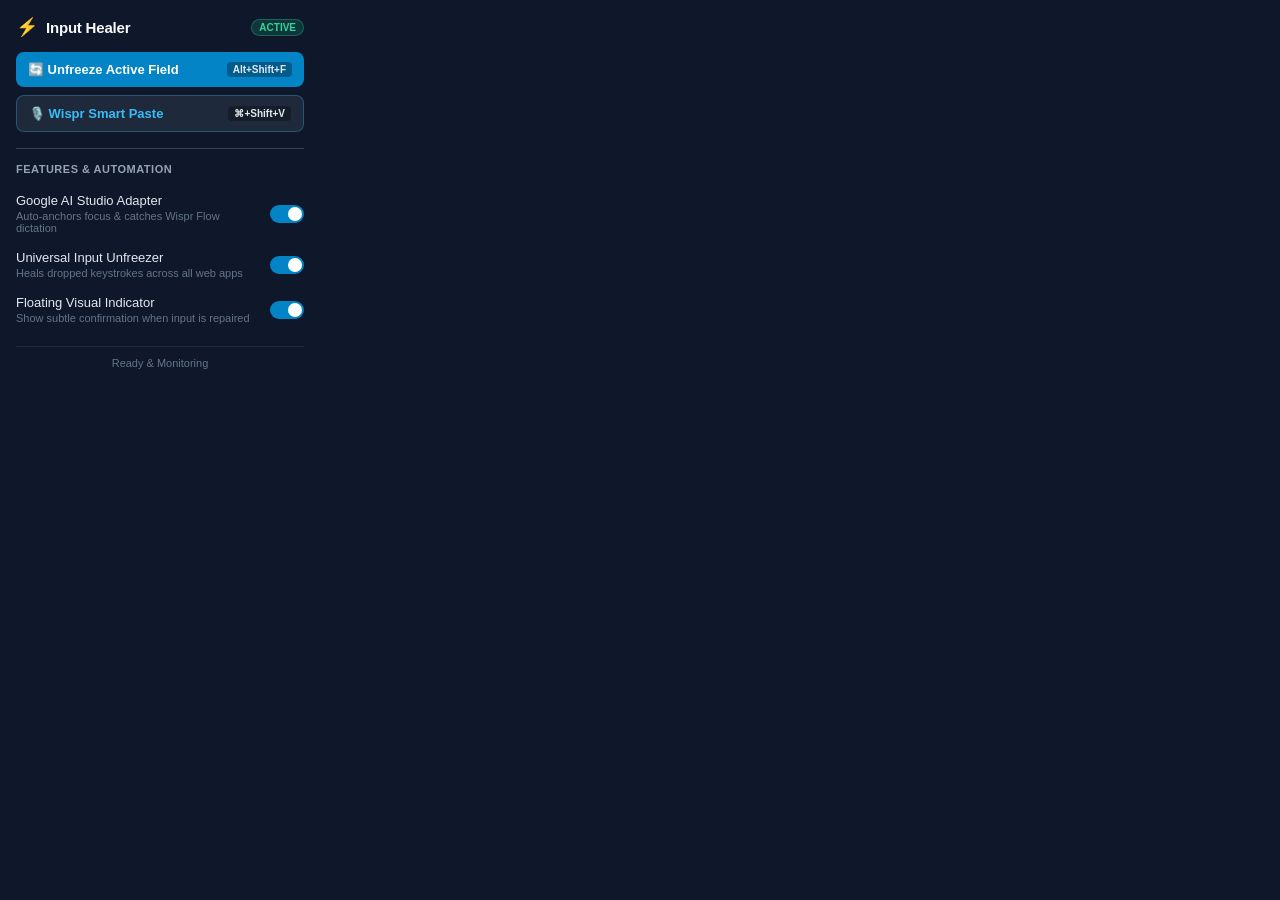
==== src/popup/popup.html @ e2f464b3 "Initial commit: flow-bridge Chrome extension and Wispr clipboard sync daemon" ====
<!DOCTYPE html>
<html lang="en">
<head>
  <meta charset="UTF-8">
  <meta name="viewport" content="width=device-width, initial-scale=1.0">
  <title>Input Healer</title>
  <link rel="stylesheet" href="popup.css">
</head>
<body>
  <div class="popup-container">
    <header class="header">
      <div class="logo">
        <span class="icon">⚡</span>
        <h1>Input Healer</h1>
      </div>
      <span class="badge" id="site-badge">Active</span>
    </header>

    <div class="quick-actions">
      <button id="btn-unfreeze" class="primary-btn">
        <span>🔄 Unfreeze Active Field</span>
        <kbd id="unfreeze-key">Alt+Shift+F</kbd>
      </button>

      <button id="btn-wispr-paste" class="secondary-btn">
        <span>🎙️ Wispr Smart Paste</span>
        <kbd id="paste-key">⌘+Shift+V</kbd>
      </button>
    </div>

    <hr class="divider">

    <div class="settings-group">
      <h2>Features & Automation</h2>

      <label class="toggle-item">
        <div class="toggle-text">
          <span class="toggle-title">Google AI Studio Adapter</span>
          <span class="toggle-desc">Auto-anchors focus & catches Wispr Flow dictation</span>
        </div>
        <input type="checkbox" id="toggle-aistudio" checked>
        <span class="slider"></span>
      </label>

      <label class="toggle-item">
        <div class="toggle-text">
          <span class="toggle-title">Universal Input Unfreezer</span>
          <span class="toggle-desc">Heals dropped keystrokes across all web apps</span>
        </div>
        <input type="checkbox" id="toggle-universal" checked>
        <span class="slider"></span>
      </label>

      <label class="toggle-item">
        <div class="toggle-text">
          <span class="toggle-title">Floating Visual Indicator</span>
          <span class="toggle-desc">Show subtle confirmation when input is repaired</span>
        </div>
        <input type="checkbox" id="toggle-visual" checked>
        <span class="slider"></span>
      </label>
    </div>

    <footer class="footer">
      <span id="status-text">Ready & Monitoring</span>
    </footer>
  </div>

  <script src="popup.js"></script>
</body>
</html>
---- src/popup/popup.css ----
* {
  box-sizing: border-box;
  margin: 0;
  padding: 0;
  font-family: -apple-system, BlinkMacSystemFont, "Segoe UI", Roboto, Helvetica, Arial, sans-serif;
}

body {
  width: 320px;
  background-color: #0f172a;
  color: #f8fafc;
  font-size: 13px;
}

.popup-container {
  padding: 16px;
}

.header {
  display: flex;
  align-items: center;
  justify-content: space-between;
  margin-bottom: 14px;
}

.logo {
  display: flex;
  align-items: center;
  gap: 8px;
}

.logo .icon {
  font-size: 18px;
  color: #38bdf8;
}

.logo h1 {
  font-size: 15px;
  font-weight: 700;
  letter-spacing: -0.2px;
}

.badge {
  font-size: 10px;
  font-weight: 600;
  padding: 2px 7px;
  border-radius: 12px;
  background: rgba(16, 185, 129, 0.2);
  color: #34d399;
  border: 1px solid rgba(52, 211, 153, 0.3);
  text-transform: uppercase;
}

.quick-actions {
  display: flex;
  flex-direction: column;
  gap: 8px;
  margin-bottom: 16px;
}

button {
  display: flex;
  align-items: center;
  justify-content: space-between;
  padding: 10px 12px;
  border-radius: 8px;
  border: none;
  font-size: 13px;
  font-weight: 600;
  cursor: pointer;
  transition: all 0.15s ease;
}

kbd {
  font-size: 10px;
  font-family: inherit;
  padding: 2px 6px;
  border-radius: 4px;
  background: rgba(0, 0, 0, 0.3);
  color: #e2e8f0;
}

.primary-btn {
  background: #0284c7;
  color: #ffffff;
}

.primary-btn:hover {
  background: #0369a1;
}

.secondary-btn {
  background: #1e293b;
  color: #38bdf8;
  border: 1px solid rgba(56, 189, 248, 0.3);
}

.secondary-btn:hover {
  background: #334155;
  border-color: #38bdf8;
}

.divider {
  border: none;
  height: 1px;
  background: #334155;
  margin-bottom: 14px;
}

.settings-group h2 {
  font-size: 11px;
  font-weight: 600;
  color: #94a3b8;
  text-transform: uppercase;
  letter-spacing: 0.5px;
  margin-bottom: 10px;
}

.toggle-item {
  position: relative;
  display: flex;
  align-items: center;
  justify-content: space-between;
  padding: 8px 0;
  cursor: pointer;
}

.toggle-text {
  display: flex;
  flex-direction: column;
  padding-right: 12px;
}

.toggle-title {
  font-weight: 500;
  color: #e2e8f0;
}

.toggle-desc {
  font-size: 11px;
  color: #64748b;
  margin-top: 2px;
}

/* Custom switch */
.toggle-item input {
  opacity: 0;
  width: 0;
  height: 0;
  position: absolute;
}

.slider {
  position: relative;
  display: inline-block;
  width: 34px;
  height: 18px;
  background-color: #334155;
  border-radius: 18px;
  transition: .2s;
  flex-shrink: 0;
}

.slider:before {
  position: absolute;
  content: "";
  height: 14px;
  width: 14px;
  left: 2px;
  bottom: 2px;
  background-color: white;
  border-radius: 50%;
  transition: .2s;
}

input:checked + .slider {
  background-color: #0284c7;
}

input:checked + .slider:before {
  transform: translateX(16px);
}

.footer {
  margin-top: 14px;
  padding-top: 10px;
  border-top: 1px solid #1e293b;
  text-align: center;
  color: #64748b;
  font-size: 11px;
}
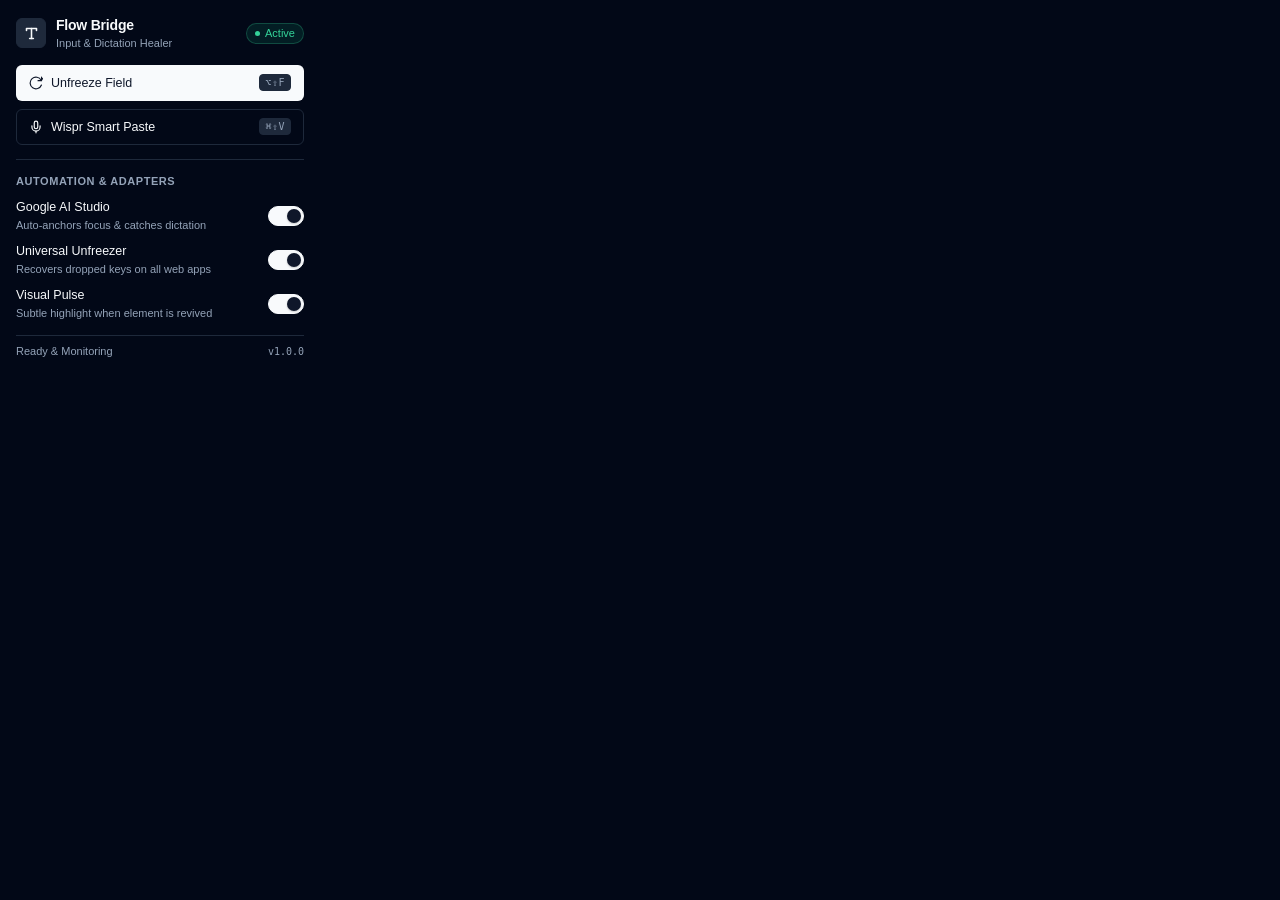
==== commit 8dff35ba: "Redesign popup with shadcn UI dark slate theme" ====
--- a/src/popup/popup.html
+++ b/src/popup/popup.html
@@ -3,67 +3,103 @@
 <head>
   <meta charset="UTF-8">
   <meta name="viewport" content="width=device-width, initial-scale=1.0">
-  <title>Input Healer</title>
+  <title>Flow Bridge</title>
   <link rel="stylesheet" href="popup.css">
 </head>
-<body>
-  <div class="popup-container">
-    <header class="header">
-      <div class="logo">
-        <span class="icon">⚡</span>
-        <h1>Input Healer</h1>
+<body class="dark">
+  <div class="card">
+    <!-- Header -->
+    <div class="card-header">
+      <div class="header-left">
+        <div class="icon-wrapper">
+          <svg width="15" height="15" viewBox="0 0 24 24" fill="none" stroke="currentColor" stroke-width="2.5" stroke-linecap="round" stroke-linejoin="round">
+            <polyline points="4 7 4 4 20 4 20 7"></polyline>
+            <line x1="9" y1="20" x2="15" y2="20"></line>
+            <line x1="12" y1="4" x2="12" y2="20"></line>
+          </svg>
+        </div>
+        <div>
+          <h1 class="card-title">Flow Bridge</h1>
+          <p class="card-description">Input & Dictation Healer</p>
+        </div>
       </div>
-      <span class="badge" id="site-badge">Active</span>
-    </header>
-
-    <div class="quick-actions">
-      <button id="btn-unfreeze" class="primary-btn">
-        <span>🔄 Unfreeze Active Field</span>
-        <kbd id="unfreeze-key">Alt+Shift+F</kbd>
-      </button>
-
-      <button id="btn-wispr-paste" class="secondary-btn">
-        <span>🎙️ Wispr Smart Paste</span>
-        <kbd id="paste-key">⌘+Shift+V</kbd>
-      </button>
+      <div class="badge-success" id="site-badge">
+        <span class="status-dot"></span> Active
+      </div>
     </div>
 
-    <hr class="divider">
+    <!-- Quick Actions -->
+    <div class="card-content">
+      <div class="button-group">
+        <button id="btn-unfreeze" class="btn btn-default">
+          <span class="btn-inner">
+            <svg class="btn-icon" width="14" height="14" viewBox="0 0 24 24" fill="none" stroke="currentColor" stroke-width="2" stroke-linecap="round" stroke-linejoin="round">
+              <path d="M21.5 2v6h-6M21.34 15.57a10 10 0 1 1-.57-8.38l5.67-5.67"/>
+            </svg>
+            <span>Unfreeze Field</span>
+          </span>
+          <kbd class="kbd">⌥⇧F</kbd>
+        </button>
 
-    <div class="settings-group">
-      <h2>Features & Automation</h2>
+        <button id="btn-wispr-paste" class="btn btn-outline">
+          <span class="btn-inner">
+            <svg class="btn-icon" width="14" height="14" viewBox="0 0 24 24" fill="none" stroke="currentColor" stroke-width="2" stroke-linecap="round" stroke-linejoin="round">
+              <path d="M12 2a3 3 0 0 0-3 3v7a3 3 0 0 0 6 0V5a3 3 0 0 0-3-3Z"/>
+              <path d="M19 10v2a7 7 0 0 1-14 0v-2"/>
+              <line x1="12" y1="19" x2="12" y2="22"/>
+            </svg>
+            <span>Wispr Smart Paste</span>
+          </span>
+          <kbd class="kbd">⌘⇧V</kbd>
+        </button>
+      </div>
 
-      <label class="toggle-item">
-        <div class="toggle-text">
-          <span class="toggle-title">Google AI Studio Adapter</span>
-          <span class="toggle-desc">Auto-anchors focus & catches Wispr Flow dictation</span>
+      <div class="separator"></div>
+
+      <!-- Settings List -->
+      <div class="settings-section">
+        <div class="section-title">Automation & Adapters</div>
+
+        <div class="toggle-row">
+          <div class="toggle-label">
+            <label for="toggle-aistudio">Google AI Studio</label>
+            <p>Auto-anchors focus & catches dictation</p>
+          </div>
+          <label class="switch">
+            <input type="checkbox" id="toggle-aistudio" checked>
+            <span class="switch-slider"></span>
+          </label>
         </div>
-        <input type="checkbox" id="toggle-aistudio" checked>
-        <span class="slider"></span>
-      </label>
 
-      <label class="toggle-item">
-        <div class="toggle-text">
-          <span class="toggle-title">Universal Input Unfreezer</span>
-          <span class="toggle-desc">Heals dropped keystrokes across all web apps</span>
+        <div class="toggle-row">
+          <div class="toggle-label">
+            <label for="toggle-universal">Universal Unfreezer</label>
+            <p>Recovers dropped keys on all web apps</p>
+          </div>
+          <label class="switch">
+            <input type="checkbox" id="toggle-universal" checked>
+            <span class="switch-slider"></span>
+          </label>
         </div>
-        <input type="checkbox" id="toggle-universal" checked>
-        <span class="slider"></span>
-      </label>
 
-      <label class="toggle-item">
-        <div class="toggle-text">
-          <span class="toggle-title">Floating Visual Indicator</span>
-          <span class="toggle-desc">Show subtle confirmation when input is repaired</span>
+        <div class="toggle-row">
+          <div class="toggle-label">
+            <label for="toggle-visual">Visual Pulse</label>
+            <p>Subtle highlight when element is revived</p>
+          </div>
+          <label class="switch">
+            <input type="checkbox" id="toggle-visual" checked>
+            <span class="switch-slider"></span>
+          </label>
         </div>
-        <input type="checkbox" id="toggle-visual" checked>
-        <span class="slider"></span>
-      </label>
+      </div>
     </div>
 
-    <footer class="footer">
-      <span id="status-text">Ready & Monitoring</span>
-    </footer>
+    <!-- Footer -->
+    <div class="card-footer">
+      <span class="footer-status" id="status-text">Ready & Monitoring</span>
+      <span class="version-tag">v1.0.0</span>
+    </div>
   </div>
 
   <script src="popup.js"></script>
--- a/src/popup/popup.css
+++ b/src/popup/popup.css
@@ -1,191 +1,298 @@
+/* shadcn/ui Slate Dark Theme Design System */
+:root {
+  --background: 222.2 84% 4.9%;
+  --foreground: 210 40% 98%;
+  --card: 222.2 84% 4.9%;
+  --card-foreground: 210 40% 98%;
+  --popover: 222.2 84% 4.9%;
+  --popover-foreground: 210 40% 98%;
+  --primary: 210 40% 98%;
+  --primary-foreground: 222.2 47.4% 11.2%;
+  --secondary: 217.2 32.6% 17.5%;
+  --secondary-foreground: 210 40% 98%;
+  --muted: 217.2 32.6% 17.5%;
+  --muted-foreground: 215 20.2% 65.1%;
+  --accent: 217.2 32.6% 17.5%;
+  --accent-foreground: 210 40% 98%;
+  --destructive: 0 62.8% 30.6%;
+  --destructive-foreground: 210 40% 98%;
+  --border: 217.2 32.6% 17.5%;
+  --input: 217.2 32.6% 17.5%;
+  --ring: 212.7 26.8% 83.9%;
+  --radius: 0.5rem;
+}
+
 * {
   box-sizing: border-box;
   margin: 0;
   padding: 0;
-  font-family: -apple-system, BlinkMacSystemFont, "Segoe UI", Roboto, Helvetica, Arial, sans-serif;
+  font-family: -apple-system, BlinkMacSystemFont, "Segoe UI", Roboto, "Helvetica Neue", Arial, sans-serif;
+  -webkit-font-smoothing: antialiased;
 }
 
 body {
   width: 320px;
-  background-color: #0f172a;
-  color: #f8fafc;
+  background-color: hsl(var(--background));
+  color: hsl(var(--foreground));
   font-size: 13px;
-}
-
-.popup-container {
+  line-height: 1.4;
+  user-select: none;
+}
+
+.card {
   padding: 16px;
-}
-
-.header {
-  display: flex;
-  align-items: center;
-  justify-content: space-between;
-  margin-bottom: 14px;
-}
-
-.logo {
-  display: flex;
-  align-items: center;
+  background: hsl(var(--card));
+  display: flex;
+  flex-direction: column;
+  gap: 14px;
+}
+
+/* Card Header */
+.card-header {
+  display: flex;
+  align-items: center;
+  justify-content: space-between;
+}
+
+.header-left {
+  display: flex;
+  align-items: center;
+  gap: 10px;
+}
+
+.icon-wrapper {
+  width: 30px;
+  height: 30px;
+  border-radius: calc(var(--radius) - 2px);
+  background: hsl(var(--secondary));
+  border: 1px solid hsl(var(--border));
+  display: flex;
+  align-items: center;
+  justify-content: center;
+  color: hsl(var(--foreground));
+}
+
+.card-title {
+  font-size: 14px;
+  font-weight: 600;
+  letter-spacing: -0.015em;
+  color: hsl(var(--foreground));
+}
+
+.card-description {
+  font-size: 11px;
+  color: hsl(var(--muted-foreground));
+}
+
+/* Badge component */
+.badge-success {
+  display: inline-flex;
+  align-items: center;
+  gap: 5px;
+  padding: 2px 8px;
+  border-radius: 9999px;
+  font-size: 11px;
+  font-weight: 500;
+  background: rgba(16, 185, 129, 0.12);
+  color: #34d399;
+  border: 1px solid rgba(52, 211, 153, 0.25);
+}
+
+.status-dot {
+  width: 5px;
+  height: 5px;
+  border-radius: 50%;
+  background-color: #34d399;
+  display: inline-block;
+}
+
+/* Buttons */
+.card-content {
+  display: flex;
+  flex-direction: column;
+  gap: 14px;
+}
+
+.button-group {
+  display: flex;
+  flex-direction: column;
   gap: 8px;
 }
 
-.logo .icon {
-  font-size: 18px;
-  color: #38bdf8;
-}
-
-.logo h1 {
-  font-size: 15px;
-  font-weight: 700;
-  letter-spacing: -0.2px;
-}
-
-.badge {
+.btn {
+  display: flex;
+  align-items: center;
+  justify-content: space-between;
+  width: 100%;
+  height: 36px;
+  padding: 0 12px;
+  border-radius: calc(var(--radius) - 2px);
+  font-size: 12.5px;
+  font-weight: 500;
+  cursor: pointer;
+  transition: all 0.15s cubic-bezier(0.4, 0, 0.2, 1);
+  outline: none;
+}
+
+.btn-inner {
+  display: inline-flex;
+  align-items: center;
+  gap: 8px;
+}
+
+.btn-icon {
+  flex-shrink: 0;
+  stroke: currentColor;
+}
+
+/* Primary Button (White on Dark in shadcn) */
+.btn-default {
+  background-color: hsl(var(--primary));
+  color: hsl(var(--primary-foreground));
+  border: 1px solid transparent;
+}
+
+.btn-default:hover {
+  background-color: hsl(var(--primary) / 0.9);
+}
+
+.btn-default:active {
+  transform: scale(0.99);
+}
+
+/* Outline Button */
+.btn-outline {
+  background-color: transparent;
+  color: hsl(var(--foreground));
+  border: 1px solid hsl(var(--border));
+}
+
+.btn-outline:hover {
+  background-color: hsl(var(--accent));
+  color: hsl(var(--accent-foreground));
+}
+
+.btn-outline:active {
+  transform: scale(0.99);
+}
+
+/* Keyboard badge kbd */
+.kbd {
   font-size: 10px;
+  font-family: ui-monospace, SFMono-Regular, Menlo, Monaco, Consolas, monospace;
+  padding: 2px 5px;
+  border-radius: 4px;
+  background: hsl(var(--muted));
+  color: hsl(var(--muted-foreground));
+  border: 1px solid hsl(var(--border));
+  letter-spacing: 0.5px;
+}
+
+/* Separator */
+.separator {
+  height: 1px;
+  background-color: hsl(var(--border));
+  width: 100%;
+}
+
+/* Settings List */
+.settings-section {
+  display: flex;
+  flex-direction: column;
+  gap: 10px;
+}
+
+.section-title {
+  font-size: 11px;
   font-weight: 600;
-  padding: 2px 7px;
-  border-radius: 12px;
-  background: rgba(16, 185, 129, 0.2);
-  color: #34d399;
-  border: 1px solid rgba(52, 211, 153, 0.3);
   text-transform: uppercase;
-}
-
-.quick-actions {
-  display: flex;
-  flex-direction: column;
+  letter-spacing: 0.05em;
+  color: hsl(var(--muted-foreground));
+}
+
+.toggle-row {
+  display: flex;
+  align-items: center;
+  justify-content: space-between;
   gap: 8px;
-  margin-bottom: 16px;
-}
-
-button {
-  display: flex;
-  align-items: center;
-  justify-content: space-between;
-  padding: 10px 12px;
-  border-radius: 8px;
-  border: none;
-  font-size: 13px;
-  font-weight: 600;
+}
+
+.toggle-label label {
+  font-size: 12.5px;
+  font-weight: 500;
+  color: hsl(var(--foreground));
+  display: block;
+}
+
+.toggle-label p {
+  font-size: 11px;
+  color: hsl(var(--muted-foreground));
+  margin-top: 1px;
+}
+
+/* shadcn Switch */
+.switch {
+  position: relative;
+  display: inline-block;
+  width: 36px;
+  height: 20px;
+  flex-shrink: 0;
   cursor: pointer;
-  transition: all 0.15s ease;
-}
-
-kbd {
-  font-size: 10px;
-  font-family: inherit;
-  padding: 2px 6px;
-  border-radius: 4px;
-  background: rgba(0, 0, 0, 0.3);
-  color: #e2e8f0;
-}
-
-.primary-btn {
-  background: #0284c7;
-  color: #ffffff;
-}
-
-.primary-btn:hover {
-  background: #0369a1;
-}
-
-.secondary-btn {
-  background: #1e293b;
-  color: #38bdf8;
-  border: 1px solid rgba(56, 189, 248, 0.3);
-}
-
-.secondary-btn:hover {
-  background: #334155;
-  border-color: #38bdf8;
-}
-
-.divider {
-  border: none;
-  height: 1px;
-  background: #334155;
-  margin-bottom: 14px;
-}
-
-.settings-group h2 {
-  font-size: 11px;
-  font-weight: 600;
-  color: #94a3b8;
-  text-transform: uppercase;
-  letter-spacing: 0.5px;
-  margin-bottom: 10px;
-}
-
-.toggle-item {
-  position: relative;
-  display: flex;
-  align-items: center;
-  justify-content: space-between;
-  padding: 8px 0;
-  cursor: pointer;
-}
-
-.toggle-text {
-  display: flex;
-  flex-direction: column;
-  padding-right: 12px;
-}
-
-.toggle-title {
-  font-weight: 500;
-  color: #e2e8f0;
-}
-
-.toggle-desc {
-  font-size: 11px;
-  color: #64748b;
-  margin-top: 2px;
-}
-
-/* Custom switch */
-.toggle-item input {
+}
+
+.switch input {
   opacity: 0;
   width: 0;
   height: 0;
+}
+
+.switch-slider {
   position: absolute;
-}
-
-.slider {
-  position: relative;
-  display: inline-block;
-  width: 34px;
-  height: 18px;
-  background-color: #334155;
-  border-radius: 18px;
-  transition: .2s;
-  flex-shrink: 0;
-}
-
-.slider:before {
+  top: 0;
+  left: 0;
+  right: 0;
+  bottom: 0;
+  background-color: hsl(var(--input));
+  border: 1px solid hsl(var(--border));
+  border-radius: 9999px;
+  transition: all 0.2s cubic-bezier(0.4, 0, 0.2, 1);
+}
+
+.switch-slider:before {
   position: absolute;
   content: "";
   height: 14px;
   width: 14px;
   left: 2px;
   bottom: 2px;
-  background-color: white;
+  background-color: hsl(var(--foreground));
   border-radius: 50%;
-  transition: .2s;
-}
-
-input:checked + .slider {
-  background-color: #0284c7;
-}
-
-input:checked + .slider:before {
+  transition: transform 0.2s cubic-bezier(0.4, 0, 0.2, 1);
+  box-shadow: 0 1px 2px rgba(0, 0, 0, 0.2);
+}
+
+input:checked + .switch-slider {
+  background-color: hsl(var(--primary));
+  border-color: hsl(var(--primary));
+}
+
+input:checked + .switch-slider:before {
   transform: translateX(16px);
-}
-
-.footer {
-  margin-top: 14px;
-  padding-top: 10px;
-  border-top: 1px solid #1e293b;
-  text-align: center;
-  color: #64748b;
-  font-size: 11px;
-}
+  background-color: hsl(var(--primary-foreground));
+}
+
+/* Footer */
+.card-footer {
+  display: flex;
+  align-items: center;
+  justify-content: space-between;
+  padding-top: 8px;
+  border-top: 1px solid hsl(var(--border));
+  font-size: 11px;
+  color: hsl(var(--muted-foreground));
+}
+
+.version-tag {
+  font-family: ui-monospace, monospace;
+  font-size: 10px;
+}
